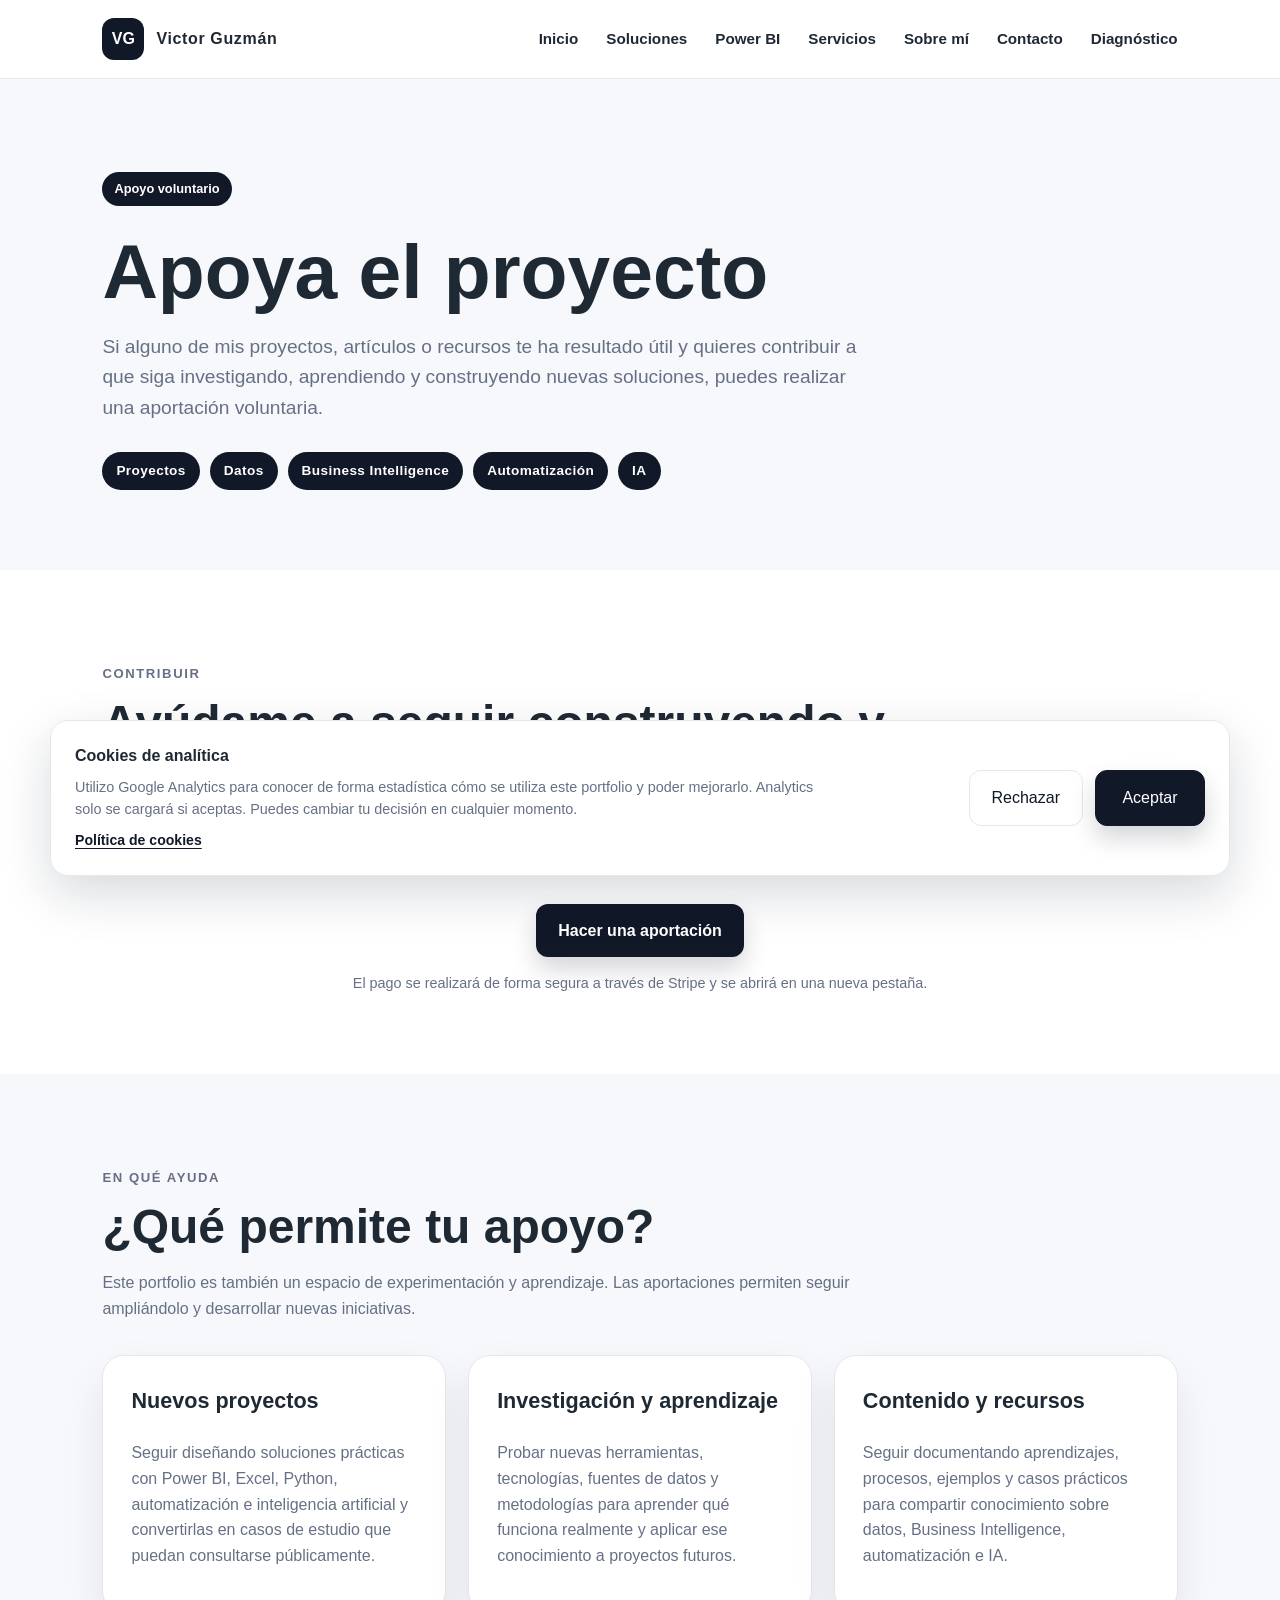
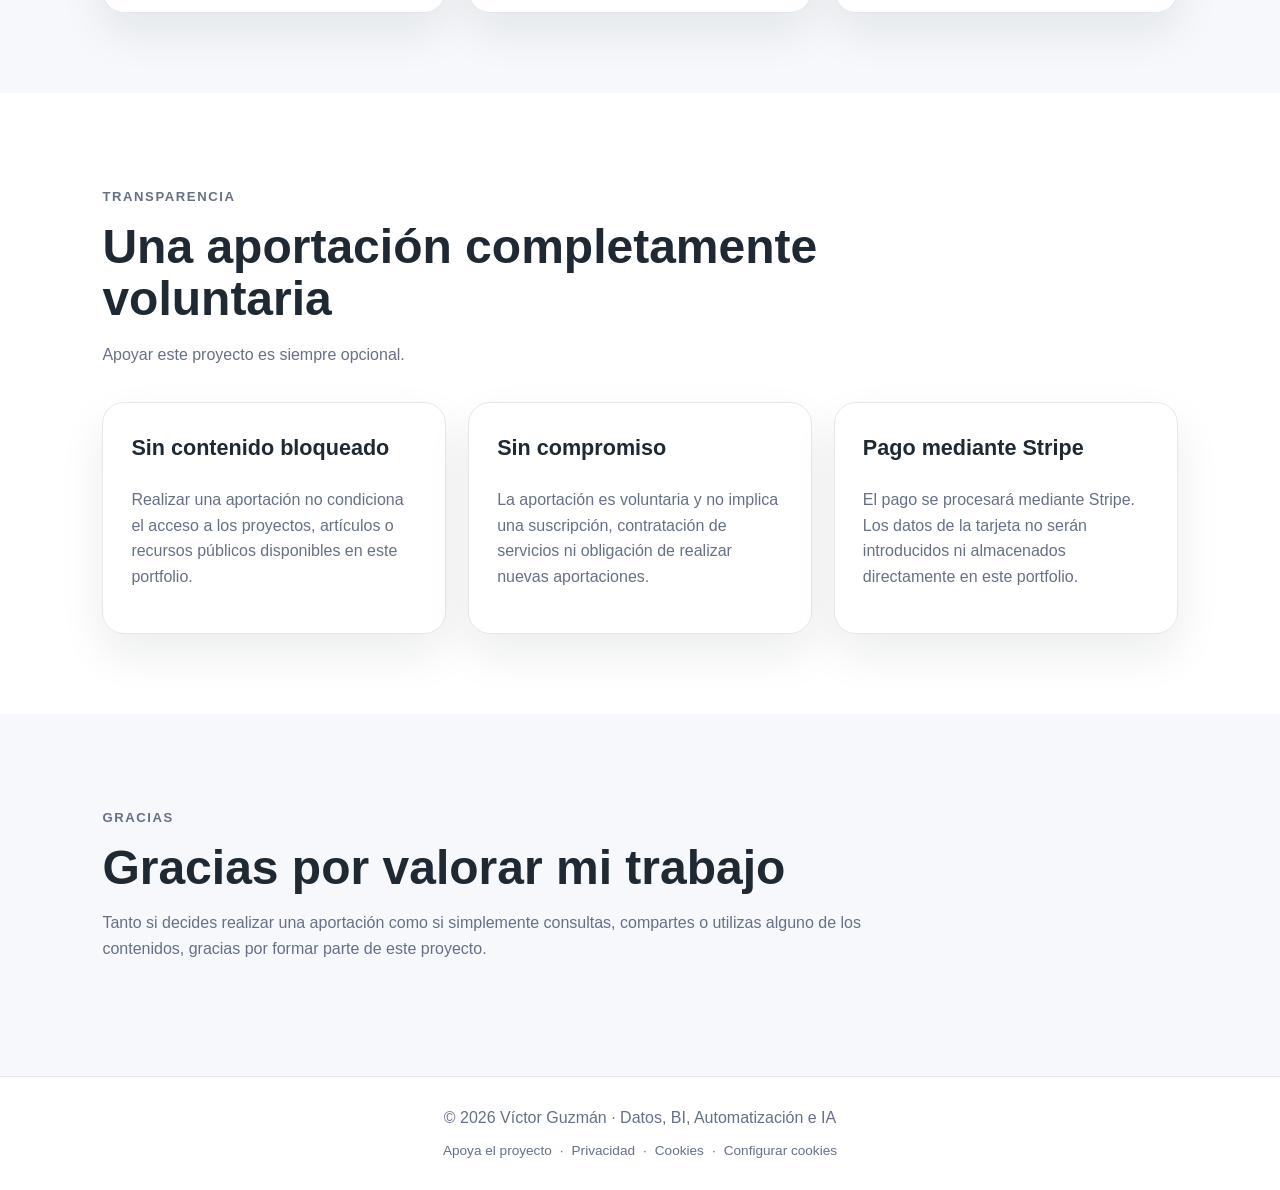
==== apoya.html @ 06fd07f7 "Prepara portfolio para publicación con soporte, SEO y analítica" ====
<!DOCTYPE html>
<html lang="es">

<head>

  <meta charset="UTF-8" />

  <meta
    name="viewport"
    content="width=device-width, initial-scale=1.0"
  />


  <!-- SEO -->

  <title>
    Apoya el proyecto | Víctor Guzmán
  </title>

  <meta
    name="description"
    content="Apoya de forma voluntaria los proyectos, investigaciones y contenidos de Víctor Guzmán sobre datos, Business Intelligence, automatización e inteligencia artificial."
  />

  <meta
    name="author"
    content="Víctor Guzmán"
  />

  <meta
    name="robots"
    content="index, follow"
  />

  <link
    rel="canonical"
    href="https://victorguzmanperez.github.io/victorguzman/apoya.html"
  />


  <!-- Open Graph -->

  <meta
    property="og:title"
    content="Apoya el proyecto | Víctor Guzmán"
  />

  <meta
    property="og:description"
    content="Contribuye de forma voluntaria a que siga construyendo proyectos, investigando y compartiendo contenidos sobre datos, BI, automatización e IA."
  />

  <meta
    property="og:type"
    content="website"
  />

  <meta
    property="og:url"
    content="https://victorguzmanperez.github.io/victorguzman/apoya.html"
  />

  <meta
    property="og:locale"
    content="es_ES"
  />

  <meta
    property="og:site_name"
    content="Víctor Guzmán"
  />

  <meta
    property="og:image"
    content="https://victorguzmanperez.github.io/victorguzman/assets/img/og-cover.png"
  />

  <meta
    property="og:image:width"
    content="1200"
  />

  <meta
    property="og:image:height"
    content="630"
  />

  <meta
    property="og:image:alt"
    content="Víctor Guzmán · Datos, BI, Automatización e IA"
  />


  <!-- Twitter / X -->

  <meta
    name="twitter:card"
    content="summary_large_image"
  />

  <meta
    name="twitter:title"
    content="Apoya el proyecto | Víctor Guzmán"
  />

  <meta
    name="twitter:description"
    content="Apoya de forma voluntaria nuevos proyectos, investigación y contenidos sobre datos, BI, automatización e IA."
  />

  <meta
    name="twitter:image"
    content="https://victorguzmanperez.github.io/victorguzman/assets/img/og-cover.png"
  />

  <meta
    name="twitter:image:alt"
    content="Víctor Guzmán · Datos, BI, Automatización e IA"
  />


  <link
    rel="stylesheet"
    href="styles.css"
  />

</head>


<body>


  <!-- =====================================================
       HEADER
  ====================================================== -->

  <header class="site-header">

    <div class="logo">
      <span class="logo-mark">VG</span>
      <span class="logo-text">Victor Guzmán</span>
    </div>

    <nav class="nav">
      <a href="index.html#inicio">Inicio</a>
      <a href="soluciones.html">Soluciones</a>
      <a href="index.html#powerbi">Power BI</a>
      <a href="index.html#servicios">Servicios</a>
      <a href="index.html#sobre-mi">Sobre mí</a>
      <a href="index.html#contacto">Contacto</a>
      <a href="diagnostico.html">Diagnóstico</a>
    </nav>

  </header>


  <main>


    <!-- =====================================================
         HERO
    ====================================================== -->

    <section class="section project-detail-hero">

      <p class="project-badge">
        Apoyo voluntario
      </p>

      <h1>
        Apoya el proyecto
      </h1>

      <p class="hero-text">
        Si alguno de mis proyectos, artículos o recursos te ha resultado útil
        y quieres contribuir a que siga investigando, aprendiendo y construyendo
        nuevas soluciones, puedes realizar una aportación voluntaria.
      </p>

      <div class="tech-tags" style="margin-top:28px;">
        <span>Proyectos</span>
        <span>Datos</span>
        <span>Business Intelligence</span>
        <span>Automatización</span>
        <span>IA</span>
      </div>

    </section>


    <!-- =====================================================
         CTA
    ====================================================== -->

    <section class="section section-alt">

      <div class="section-heading">

        <p class="eyebrow">
          Contribuir
        </p>

        <h2>
          Ayúdame a seguir construyendo y compartiendo
        </h2>

        <p>
          Las aportaciones ayudan a dedicar tiempo y recursos a desarrollar
          nuevos proyectos, investigar herramientas y tecnologías y seguir
          compartiendo públicamente lo aprendido.
        </p>

      </div>


      <div style="text-align:center; margin-top:32px;">

        <a
            href="https://buy.stripe.com/dRmeVdbTY09O2131l95os00"
            class="btn btn-primary"
            id="supportButton"
            target="_blank"
            rel="noopener noreferrer"
            >
            Hacer una aportación
        </a>

        <p
            class="form-note"
            style="margin-top:16px;"
        >
            El pago se realizará de forma segura a través de Stripe
            y se abrirá en una nueva pestaña.
        </p>

      </div>

    </section>


    <!-- =====================================================
         POR QUÉ APOYAR
    ====================================================== -->

    <section class="section">

      <div class="section-heading">

        <p class="eyebrow">
          En qué ayuda
        </p>

        <h2>
          ¿Qué permite tu apoyo?
        </h2>

        <p>
          Este portfolio es también un espacio de experimentación y aprendizaje.
          Las aportaciones permiten seguir ampliándolo y desarrollar nuevas
          iniciativas.
        </p>

      </div>


      <div class="cards-grid">


        <article class="card">

          <h3>
            Nuevos proyectos
          </h3>

          <p>
            Seguir diseñando soluciones prácticas con Power BI, Excel,
            Python, automatización e inteligencia artificial y convertirlas
            en casos de estudio que puedan consultarse públicamente.
          </p>

        </article>


        <article class="card">

          <h3>
            Investigación y aprendizaje
          </h3>

          <p>
            Probar nuevas herramientas, tecnologías, fuentes de datos y
            metodologías para aprender qué funciona realmente y aplicar ese
            conocimiento a proyectos futuros.
          </p>

        </article>


        <article class="card">

          <h3>
            Contenido y recursos
          </h3>

          <p>
            Seguir documentando aprendizajes, procesos, ejemplos y casos
            prácticos para compartir conocimiento sobre datos, Business
            Intelligence, automatización e IA.
          </p>

        </article>


      </div>

    </section>


    <!-- =====================================================
         TRANSPARENCIA
    ====================================================== -->

    <section class="section section-alt">

      <div class="section-heading">

        <p class="eyebrow">
          Transparencia
        </p>

        <h2>
          Una aportación completamente voluntaria
        </h2>

        <p>
          Apoyar este proyecto es siempre opcional.
        </p>

      </div>


      <div class="project-detail-grid">


        <article class="card">

          <h3>
            Sin contenido bloqueado
          </h3>

          <p>
            Realizar una aportación no condiciona el acceso a los proyectos,
            artículos o recursos públicos disponibles en este portfolio.
          </p>

        </article>


        <article class="card">

          <h3>
            Sin compromiso
          </h3>

          <p>
            La aportación es voluntaria y no implica una suscripción,
            contratación de servicios ni obligación de realizar nuevas
            aportaciones.
          </p>

        </article>


        <article class="card">

          <h3>
            Pago mediante Stripe
          </h3>

          <p>
            El pago se procesará mediante Stripe. Los datos de la tarjeta
            no serán introducidos ni almacenados directamente en este
            portfolio.
          </p>

        </article>


      </div>

    </section>


    <!-- =====================================================
         CIERRE
    ====================================================== -->

    <section class="section">

      <div class="section-heading">

        <p class="eyebrow">
          Gracias
        </p>

        <h2>
          Gracias por valorar mi trabajo
        </h2>

        <p>
          Tanto si decides realizar una aportación como si simplemente
          consultas, compartes o utilizas alguno de los contenidos,
          gracias por formar parte de este proyecto.
        </p>

      </div>

    </section>


  </main>


  <!-- =====================================================
       FOOTER
  ====================================================== -->

<footer class="footer">

  <p>
    © 2026 Víctor Guzmán · Datos, BI, Automatización e IA
  </p>

  <nav class="footer-legal" aria-label="Enlaces del pie">

    <a href="apoya.html">Apoya el proyecto</a>

    <span aria-hidden="true">·</span>

    <a href="privacidad.html">Privacidad</a>

    <span aria-hidden="true">·</span>

    <a href="cookies.html">Cookies</a>

    <span aria-hidden="true">·</span>

    <button
      type="button"
      class="footer-cookie-button"
      onclick="openCookiePreferences()"
    >
      Configurar cookies
    </button>

  </nav>

</footer>


  <!-- =====================================================
       COOKIE CONSENT
  ====================================================== -->

  <div
    id="cookieBanner"
    class="cookie-banner"
    role="dialog"
    aria-modal="false"
    aria-labelledby="cookieTitle"
    aria-describedby="cookieDescription"
  >

    <div class="cookie-banner-content">

      <div class="cookie-banner-text">

        <strong id="cookieTitle">
          Cookies de analítica
        </strong>

        <p id="cookieDescription">
          Utilizo Google Analytics para conocer de forma estadística
          cómo se utiliza este portfolio y poder mejorarlo.
          Analytics solo se cargará si aceptas.
          Puedes cambiar tu decisión en cualquier momento.
        </p>

        <a href="cookies.html">
          Política de cookies
        </a>

      </div>


      <div class="cookie-banner-actions">

        <button
          type="button"
          id="rejectAnalytics"
          class="btn cookie-btn"
        >
          Rechazar
        </button>

        <button
          type="button"
          id="acceptAnalytics"
          class="btn btn-primary cookie-btn"
        >
          Aceptar
        </button>

      </div>

    </div>

  </div>

<script>
  const supportButton =
    document.getElementById("supportButton");

  const supportParams =
    new URLSearchParams(window.location.search);

  const allowedSupportSources = new Set([
    "home_content",
    "project_costes",
    "project_auditoria",
    "project_competencias",
    "project_investment"
  ]);

  const requestedSupportSource =
    supportParams.get("source");

  const supportSource =
    allowedSupportSources.has(requestedSupportSource)
      ? requestedSupportSource
      : "support_page_direct";

  supportButton?.addEventListener(
    "click",
    () => {

      if (typeof gtag === "function") {

        gtag(
          "event",
          "support_click",
          {
            destination: "stripe_payment_link",
            support_source: supportSource
          }
        );

      }

    }
  );
</script>

  <script src="cookie-consent.js"></script>


</body>

</html>
---- styles.css ----
:root {
  --bg: #f6f8fb;
  --surface: #ffffff;
  --text: #1f2933;
  --muted: #667085;
  --primary: #111827;
  --accent: #d4a017;
  --border: #e5e7eb;
  --shadow: 0 20px 45px rgba(15, 23, 42, 0.08);
}

* {
  box-sizing: border-box;
}

body {
  margin: 0;
  font-family: Arial, Helvetica, sans-serif;
  background: var(--bg);
  color: var(--text);
  line-height: 1.6;
}

.site-header {
  position: sticky;
  top: 0;
  z-index: 10;
  background: rgba(255, 255, 255, 0.92);
  backdrop-filter: blur(14px);
  border-bottom: 1px solid var(--border);
  display: flex;
  justify-content: space-between;
  align-items: center;
  padding: 18px 8%;
}

.logo {
  display: flex;
  align-items: center;
  gap: 12px;
  font-weight: 800;
}

.logo-mark {
  width: 42px;
  height: 42px;
  background: var(--primary);
  color: white;
  border-radius: 12px;
  display: grid;
  place-items: center;
}

.logo-text {
  letter-spacing: 0.04em;
}

.nav {
  display: flex;
  gap: 28px;
}

.nav a {
  text-decoration: none;
  color: var(--text);
  font-weight: 600;
  font-size: 0.95rem;
}

.nav a:hover {
  color: var(--accent);
}

.hero {
  padding: 110px 8% 80px;
}

.hero-content {
  max-width: 900px;
}

.eyebrow {
  color: var(--accent);
  font-weight: 800;
  text-transform: uppercase;
  letter-spacing: 0.12em;
  font-size: 0.82rem;
}

h1 {
  font-size: clamp(2.4rem, 6vw, 5rem);
  line-height: 1.05;
  margin: 12px 0 20px;
  max-width: 950px;
}

h2 {
  font-size: clamp(2rem, 4vw, 3rem);
  line-height: 1.1;
  margin: 10px 0;
}

h3 {
  margin-top: 0;
  font-size: 1.35rem;
}

.hero-text {
  font-size: 1.2rem;
  color: var(--muted);
  max-width: 760px;
}

.hero-actions {
  margin-top: 32px;
  display: flex;
  gap: 14px;
  flex-wrap: wrap;
}

.btn {
  display: inline-block;
  text-decoration: none;
  padding: 14px 22px;
  border-radius: 12px;
  font-weight: 800;
  transition: transform 0.2s ease, box-shadow 0.2s ease;
}

.btn:hover {
  transform: translateY(-2px);
}

.btn-primary {
  background: var(--primary);
  color: white;
  box-shadow: 0 12px 25px rgba(17, 24, 39, 0.18);
}

.btn-secondary {
  background: white;
  color: var(--primary);
  border: 1px solid var(--border);
}

.section {
  padding: 80px 8%;
}

.section-alt {
  background: white;
}

.section-heading {
  max-width: 800px;
  margin-bottom: 34px;
}

.section-heading p {
  color: var(--muted);
}

.cards-grid {
  display: grid;
  grid-template-columns: repeat(3, minmax(0, 1fr));
  gap: 22px;
}

.card {
  background: var(--surface);
  border: 1px solid var(--border);
  border-radius: 22px;
  padding: 28px;
  box-shadow: var(--shadow);
}

.card p {
  color: var(--muted);
}

.tag {
  display: inline-block;
  margin: 10px 6px 0 0;
  padding: 6px 10px;
  border-radius: 999px;
  background: #f3f4f6;
  color: #374151;
  font-size: 0.82rem;
  font-weight: 700;
}

.powerbi-frame {
  position: relative;
  min-height: 680px;
  background: #f3f4f6;
  border: 1px solid var(--border);
  border-radius: 24px;
  padding: 12px;
  box-shadow: var(--shadow);
  overflow: hidden;
}

.powerbi-frame iframe {
  border-radius: 16px;
  background: white;
}

.note {
  color: var(--muted);
  font-size: 0.95rem;
}

.contact {
  text-align: center;
}

.contact p {
  color: var(--muted);
}

.footer {
  padding: 28px 8%;
  text-align: center;
  color: var(--muted);
  border-top: 1px solid var(--border);
  background: white;
}

@media (max-width: 900px) {
  .site-header {
    flex-direction: column;
    gap: 18px;
  }

  .nav {
    flex-wrap: wrap;
    justify-content: center;
    gap: 16px;
  }

  .cards-grid {
    grid-template-columns: 1fr;
  }

  .hero {
    padding-top: 70px;
  }
}
.report-tabs {
  display: flex;
  gap: 12px;
  flex-wrap: wrap;
  margin-bottom: 24px;
}

.report-tab {
  border: 1px solid var(--border);
  background: white;
  color: var(--primary);
  padding: 12px 18px;
  border-radius: 999px;
  font-weight: 800;
  cursor: pointer;
}

.report-tab.active {
  background: var(--primary);
  color: white;
}

.report-info {
  margin-top: 24px;
  background: #f9fafb;
  border: 1px solid var(--border);
  border-radius: 18px;
  padding: 22px;
}

.report-info p {
  color: var(--muted);
}
/* ABOUT */

.about-card {
  display: grid;
  grid-template-columns: 220px 1fr;
  gap: 30px;
  background: white;
  padding: 30px;
  border-radius: 20px;
  border: 1px solid var(--border);
  box-shadow: var(--shadow);
  margin-bottom: 40px;
}

.about-image img {
  width: 100%;
  border-radius: 16px;
  object-fit: cover;
}

.about-text p {
  color: var(--muted);
  margin-bottom: 14px;
}

/* CONTACT */

.contact-card {
  background: white;
  border-radius: 20px;
  border: 1px solid var(--border);
  padding: 24px;
  box-shadow: var(--shadow);
  display: grid;
  gap: 18px;
}

.contact-item {
  display: flex;
  justify-content: space-between;
  border-bottom: 1px solid var(--border);
  padding-bottom: 10px;
}

.contact-item span {
  color: var(--muted);
}

.contact-item a {
  font-weight: 600;
  color: var(--primary);
  text-decoration: none;
}

.contact-item a:hover {
  color: var(--accent);
}

.contact-cta {
  display: flex;
  justify-content: flex-end;
}

/* RESPONSIVE */

@media (max-width: 900px) {
  .about-card {
    grid-template-columns: 1fr;
  }
}

.tech-stack {
  margin-top: 20px;
}

.tech-stack h4 {
  margin-bottom: 10px;
}

.tech-tags {
  display: flex;
  flex-wrap: wrap;
  gap: 10px;
}

.tech-tags span {
  background: #111827;
  color: white;
  padding: 8px 14px;
  border-radius: 999px;
  font-size: 0.85rem;
  font-weight: 700;
  letter-spacing: 0.03em;
}

.contact-section {
  background: #111827; /* oscuro elegante */
  color: white;
  margin-top: 60px;
}

.contact-section h2,
.contact-section p,
.contact-section .eyebrow {
  color: white;
}

.contact-section .eyebrow {
  opacity: 0.7;
}

.contact-card {
  background: #1f2937;
  border: 1px solid #374151;
}

.contact-item {
  border-bottom: 1px solid #374151;
}

.contact-item a {
  color: #e5e7eb;
}

.contact-item a:hover {
  color: #d4a017;
}

.contact-cta .btn-primary {
  background: white;
  color: #111827;
}

.contact-cta .btn-primary:hover {
  background: #f3f4f6;
}

/* ANIMACIONES BASE */

.fade-in {
  opacity: 0;
  transform: translateY(30px);
  transition: all 0.8s ease;
}

.fade-in.visible {
  opacity: 1;
  transform: translateY(0);
}

/* pequeño efecto hover pro */

.contact-card:hover {
  transform: translateY(-4px);
  transition: transform 0.3s ease;
}

.substack-section {
  background: var(--bg);
}

.substack-card {
  max-width: 900px;
  background: white;
  border-radius: 22px;
  padding: 40px;
  border: 1px solid var(--border);
  box-shadow: var(--shadow);
}

.substack-card p {
  color: var(--muted);
}

.contact-section {
  background: #111827;
  color: white;
}

.contact-section h2,
.contact-section p,
.contact-section .eyebrow {
  color: white;
}

.contact-section .eyebrow {
  opacity: 0.75;
}

.contact-section .contact-card {
  background: #1f2937;
  border: 1px solid #374151;
}

.contact-section .contact-item {
  border-bottom: 1px solid #374151;
}

.contact-section .contact-item a {
  color: #e5e7eb;
}

.contact-section .contact-cta .btn-primary {
  background: white;
  color: #111827;
}
.report-usecase {
  margin-top: 20px;
  background: #f9fafb;
  border: 1px solid var(--border);
  border-radius: 16px;
  padding: 20px;
}

.report-usecase h4 {
  margin-bottom: 10px;
}

.report-usecase p {
  color: var(--muted);
  line-height: 1.6;
}

.coming-soon {
  position: absolute;
  inset: 12px;
  background: white;
  display: flex;
  align-items: center;
  justify-content: center;
  text-align: center;
  font-size: 22px;
  font-weight: 800;
  color: #6b7280;
  border-radius: 16px;

  opacity: 0;
  transform: translateY(12px);
  pointer-events: none;
  transition: opacity 0.45s ease, transform 0.45s ease;
  z-index: 2;
}

.coming-soon.show {
  opacity: 1;
  transform: translateY(0);
  pointer-events: auto;
}

.hidden {
  display: none;
}

.project-showcase {
  display: grid;
  grid-template-columns: repeat(3, minmax(0, 1fr));
  gap: 22px;
  margin: 36px 0 32px;
}

.project-preview {
  background: white;
  border: 1px solid var(--border);
  border-radius: 22px;
  padding: 26px;
  box-shadow: var(--shadow);
  transition: transform 0.25s ease, box-shadow 0.25s ease;
}

.project-preview:hover {
  transform: translateY(-5px);
}

.project-preview h3 {
  margin: 14px 0 10px;
}

.project-preview p {
  color: var(--muted);
  font-size: 0.95rem;
}

.project-badge {
  display: inline-block;
  background: #111827;
  color: white;
  padding: 7px 12px;
  border-radius: 999px;
  font-size: 0.8rem;
  font-weight: 800;
}

.project-preview.in-progress .project-badge {
  background: #d4a017;
  color: #111827;
}

.project-link {
  margin-top: 14px;
  border: none;
  background: var(--primary);
  color: white;
  padding: 11px 16px;
  border-radius: 12px;
  font-weight: 800;
  cursor: pointer;
}

.project-link:hover {
  opacity: 0.9;
}

@media (max-width: 900px) {
  .project-showcase {
    grid-template-columns: 1fr;
  }
}

.project-detail-hero {
  background: var(--bg);
}

.project-detail-hero h1 {
  max-width: 1100px;
}

.project-detail-grid {
  display: grid;
  grid-template-columns: repeat(3, minmax(0, 1fr));
  gap: 22px;
}

@media (max-width: 900px) {
  .project-detail-grid {
    grid-template-columns: 1fr;
  }
}
/* =========================
   DIAGNÓSTICO / FORMULARIO
========================= */

.form-wrapper {
  max-width: 1100px;
  margin: 0 auto;
}

.diagnostic-form {
  background: var(--surface);
  border: 1px solid var(--border);
  border-radius: 24px;
  padding: 34px;
  box-shadow: var(--shadow);
}

.form-grid {
  display: grid;
  grid-template-columns: repeat(2, minmax(0, 1fr));
  gap: 22px;
}

.form-group {
  margin-bottom: 24px;
}

.form-group label,
.form-fieldset legend {
  display: block;
  margin-bottom: 8px;
  color: var(--text);
  font-weight: 800;
}

.form-group input,
.form-group select,
.form-group textarea {
  width: 100%;
  padding: 14px 16px;
  border: 1px solid var(--border);
  border-radius: 12px;
  background: white;
  color: var(--text);
  font: inherit;

  transition:
    border-color 0.2s ease,
    box-shadow 0.2s ease,
    background 0.2s ease;
}

.form-group textarea {
  resize: vertical;
  min-height: 120px;
}

.form-group input:hover,
.form-group select:hover,
.form-group textarea:hover {
  border-color: #cbd5e1;
}

.form-group input:focus,
.form-group select:focus,
.form-group textarea:focus {
  outline: none;
  border-color: var(--primary);
  box-shadow: 0 0 0 4px rgba(17, 24, 39, 0.08);
}

.form-group input::placeholder,
.form-group textarea::placeholder {
  color: #98a2b3;
}

/* FIELDSET */

.form-fieldset {
  margin: 0 0 28px;
  padding: 0;
  border: 0;
}

.form-fieldset legend {
  margin-bottom: 14px;
}

/* OPCIONES "¿QUÉ QUIERES MEJORAR?" */

.checkbox-grid {
  display: grid;
  grid-template-columns: repeat(2, minmax(0, 1fr));
  gap: 14px;
}

.choice-card {
  display: flex;
  gap: 12px;
  align-items: flex-start;

  padding: 18px;

  border: 1px solid var(--border);
  border-radius: 16px;

  cursor: pointer;

  background: #f9fafb;

  transition:
    transform 0.2s ease,
    border-color 0.2s ease,
    background 0.2s ease,
    box-shadow 0.2s ease;
}

.choice-card:hover {
  transform: translateY(-2px);
  border-color: #cbd5e1;
  background: white;
  box-shadow: 0 10px 24px rgba(15, 23, 42, 0.06);
}

.choice-card:has(input:checked) {
  border-color: var(--primary);
  background: #f3f4f6;
}

.choice-card input {
  margin-top: 5px;
  flex: 0 0 auto;
  accent-color: var(--primary);
}

.choice-card span {
  display: grid;
}

.choice-card strong {
  color: var(--text);
}

.choice-card small {
  margin-top: 4px;
  color: var(--muted);
  line-height: 1.4;
}

/* PRIVACIDAD */

.privacy-check {
  display: flex;
  gap: 12px;
  align-items: flex-start;

  margin-top: 8px;

  color: var(--muted);
  font-size: 0.92rem;
  line-height: 1.5;

  cursor: pointer;
}

.privacy-check input {
  margin-top: 5px;
  flex: 0 0 auto;
  accent-color: var(--primary);
}

/* BOTÓN Y TEXTO FINAL */

.form-actions {
  display: flex;
  align-items: center;
  gap: 20px;

  margin-top: 26px;
}

.form-actions button {
  border: 0;
  cursor: pointer;
  font: inherit;
}

.form-actions button:disabled {
  cursor: wait;
  opacity: 0.65;
  transform: none;
}

.form-note {
  margin: 0;

  color: var(--muted);
  font-size: 0.9rem;
  line-height: 1.45;
}

/* MENSAJES */

.form-status {
  display: none;

  margin-top: 22px;
  padding: 16px 18px;

  border-radius: 14px;

  font-weight: 700;
  line-height: 1.5;
}

.form-status.success {
  display: block;

  color: #065f46;
  background: #ecfdf5;
  border: 1px solid #a7f3d0;
}

.form-status.error {
  display: block;

  color: #991b1b;
  background: #fef2f2;
  border: 1px solid #fecaca;
}

/* HONEYPOT ANTISPAM */

.form-honeypot {
  position: absolute !important;

  width: 1px !important;
  height: 1px !important;

  padding: 0 !important;
  margin: -1px !important;

  overflow: hidden !important;

  clip: rect(0, 0, 0, 0) !important;
  white-space: nowrap !important;

  border: 0 !important;
}

/* ACCESIBILIDAD */

.diagnostic-form input:focus-visible,
.diagnostic-form select:focus-visible,
.diagnostic-form textarea:focus-visible,
.diagnostic-form button:focus-visible,
.choice-card:focus-within,
.privacy-check:focus-within {
  outline: 3px solid rgba(212, 160, 23, 0.35);
  outline-offset: 3px;
}

/* RESPONSIVE */

@media (max-width: 760px) {

  .diagnostic-form {
    padding: 22px;
    border-radius: 20px;
  }

  .form-grid,
  .checkbox-grid {
    grid-template-columns: 1fr;
  }

  .form-actions {
    flex-direction: column;
    align-items: stretch;
  }

  .form-actions .btn {
    width: 100%;
    text-align: center;
  }

  .form-note {
    text-align: center;
  }

}
.form-provider-note {
  margin: 22px 0 0;
  padding: 16px 18px;

  color: var(--muted);
  background: #f9fafb;

  border: 1px solid var(--border);
  border-radius: 12px;

  font-size: 0.85rem;
  line-height: 1.6;
}

.form-provider-note strong {
  display: block;
  margin-bottom: 4px;

  color: var(--text);
  font-size: 0.88rem;
}
.privacy-check a {
  color: var(--primary);
  font-weight: 700;
  text-decoration: underline;
  text-underline-offset: 2px;
}

.privacy-check a:hover {
  color: var(--accent);
}
/* =========================
   PÁGINAS LEGALES
========================= */

.legal-content {
  max-width: 1050px;
  margin: 0 auto;
}

/* Títulos de cada apartado */

.legal-content h2 {
  margin-top: 42px;
  margin-bottom: 14px;

  font-size: 1.55rem;
  line-height: 1.25;
  letter-spacing: -0.02em;

  color: var(--text);
}

/* Evitamos demasiado espacio antes del primer apartado */

.legal-content h2:first-child {
  margin-top: 0;
}

/* Texto */

.legal-content p {
  margin: 0 0 16px;

  color: var(--text);
  font-size: 1rem;
  line-height: 1.75;
}

/* Listas */

.legal-content ul {
  margin: 12px 0 22px;
  padding-left: 24px;
}

.legal-content li {
  margin-bottom: 7px;

  color: var(--text);
  font-size: 1rem;
  line-height: 1.65;
}

/* Enlaces */

.legal-content a:not(.btn) {
  color: var(--primary);
  font-weight: 650;

  text-decoration: underline;
  text-underline-offset: 3px;
}

.legal-content a:not(.btn):hover {
  color: var(--accent);
}

/* Separación del botón final */

.legal-back {
  margin-top: 46px;
  padding-top: 26px;

  border-top: 1px solid var(--border);
}

/* Responsive */

@media (max-width: 760px) {

  .legal-content h2 {
    margin-top: 34px;
    font-size: 1.35rem;
  }

  .legal-content p,
  .legal-content li {
    font-size: 0.95rem;
  }

}
/* =========================
   TABLAS LEGALES
========================= */

.legal-table-wrapper {
  width: 100%;
  margin: 22px 0 28px;
  overflow-x: auto;
}

.legal-table {
  width: 100%;
  border-collapse: collapse;

  background: var(--surface);
  border: 1px solid var(--border);
  border-radius: 14px;

  overflow: hidden;
}

.legal-table th,
.legal-table td {
  padding: 14px 16px;

  text-align: left;
  vertical-align: top;

  border-bottom: 1px solid var(--border);

  font-size: 0.95rem;
  line-height: 1.55;
}

.legal-table th {
  color: var(--text);
  background: #f9fafb;

  font-weight: 800;
}

.legal-table td {
  color: var(--text);
}

.legal-table tr:last-child td {
  border-bottom: 0;
}
/* =========================
   COOKIE CONSENT
========================= */

.cookie-banner {
  position: fixed;

  left: 24px;
  right: 24px;
  bottom: 24px;

  z-index: 9999;

  display: none;

  max-width: 1180px;
  margin: 0 auto;

  background: var(--surface);

  border: 1px solid var(--border);
  border-radius: 18px;

  box-shadow:
    0 18px 50px rgba(15, 23, 42, 0.16);
}

.cookie-banner.show {
  display: block;
}

.cookie-banner-content {
  display: flex;

  align-items: center;
  justify-content: space-between;

  gap: 32px;

  padding: 22px 24px;
}

.cookie-banner-text {
  max-width: 760px;
}

.cookie-banner-text strong {
  display: block;

  margin-bottom: 7px;

  color: var(--text);

  font-size: 1rem;
}

.cookie-banner-text p {
  margin: 0 0 7px;

  color: var(--muted);

  font-size: 0.9rem;
  line-height: 1.55;
}

.cookie-banner-text a {
  color: var(--primary);

  font-size: 0.88rem;
  font-weight: 700;

  text-decoration: underline;
  text-underline-offset: 3px;
}

.cookie-banner-text a:hover {
  color: var(--accent);
}

.cookie-banner-actions {
  display: flex;

  flex: 0 0 auto;

  gap: 12px;
}

.cookie-banner-actions button {
  min-width: 110px;

  border: 0;

  cursor: pointer;

  font: inherit;
}

.cookie-btn {
  background: white;

  color: var(--primary);

  border: 1px solid var(--border) !important;
}

.cookie-btn:hover {
  background: #f9fafb;
}

.cookie-banner-actions .btn-primary {
  background: var(--primary);
  color: white;

  border-color: var(--primary) !important;
}

.cookie-banner-actions .btn-primary:hover {
  background: #253043;
}


/* RESPONSIVE */

@media (max-width: 760px) {

  .cookie-banner {
    left: 14px;
    right: 14px;
    bottom: 14px;
  }

  .cookie-banner-content {
    flex-direction: column;

    align-items: stretch;

    gap: 18px;

    padding: 20px;
  }

  .cookie-banner-actions {
    display: grid;

    grid-template-columns: 1fr 1fr;
  }

  .cookie-banner-actions button {
    width: 100%;
    min-width: 0;
  }

}
/* =========================
   FOOTER LEGAL
========================= */

.footer {
  display: flex;
  flex-direction: column;
  align-items: center;
  gap: 10px;
}

.footer p {
  margin: 0;
}

.footer-legal {
  display: flex;
  align-items: center;
  justify-content: center;
  gap: 8px;

  font-size: 0.85rem;
  color: var(--muted);
}

.footer-legal a,
.footer-cookie-button {
  color: var(--muted);
  font: inherit;

  text-decoration: none;
}

.footer-legal a:hover,
.footer-cookie-button:hover {
  color: var(--text);
  text-decoration: underline;
  text-underline-offset: 3px;
}

.footer-cookie-button {
  padding: 0;

  background: transparent;
  border: 0;

  cursor: pointer;
}

@media (max-width: 520px) {

  .footer-legal {
    flex-wrap: wrap;
  }

}
/* =====================================================
   SOLUCIONES
===================================================== */


/* HERO */

.solutions-hero .hero-text {
  max-width: 820px;
}


/* CATÁLOGO */

.solutions-catalog {
  background: var(--bg);
}


/* FILTROS */

.solution-filters {
  display: flex;
  flex-wrap: wrap;
  gap: 10px;

  margin: 30px 0 38px;
}

.solution-filter {
  padding: 10px 16px;

  background: white;
  color: var(--text);

  border: 1px solid var(--border);
  border-radius: 999px;

  font: inherit;
  font-size: 0.9rem;
  font-weight: 700;

  cursor: pointer;

  transition:
    background 0.2s ease,
    color 0.2s ease,
    border-color 0.2s ease,
    transform 0.2s ease;
}

.solution-filter:hover {
  transform: translateY(-1px);

  border-color: #c9ced6;
}

.solution-filter.active {
  background: var(--primary);
  color: white;

  border-color: var(--primary);
}

.solution-filter:focus-visible {
  outline: 3px solid rgba(212, 160, 23, 0.35);
  outline-offset: 3px;
}


/* GRID */

.solutions-grid {
  display: grid;

  grid-template-columns:
    repeat(2, minmax(0, 1fr));

  gap: 24px;
}


/* TARJETAS */

.solution-card {
  display: flex;
  flex-direction: column;

  min-height: 100%;
}

.solution-card h3 {
  font-size: 1.35rem;
  line-height: 1.25;
}

.solution-card > p {
  margin-bottom: 22px;

  line-height: 1.7;
}


/* TAGS */

.solution-tags {
  display: flex;
  flex-wrap: wrap;

  gap: 8px;

  margin-top: 4px;
}

.solution-tags span {
  padding: 7px 11px;

  background: #f3f4f6;
  color: var(--text);

  border: 1px solid var(--border);
  border-radius: 999px;

  font-size: 0.78rem;
  font-weight: 700;
}


/* PIE DE TARJETA */

.solution-card-footer {
  display: flex;
  align-items: flex-end;
  justify-content: space-between;

  gap: 20px;

  margin-top: auto;
  padding-top: 28px;
}

.solution-type {
  max-width: 58%;

  margin: 0;

  color: var(--muted);

  font-size: 0.82rem;
  line-height: 1.45;
}

.solution-link {
  display: inline-flex;
  align-items: center;
  justify-content: center;

  flex: 0 0 auto;

  text-decoration: none;
}

.solution-link:hover {
  color: white;
}


/* PROYECTO EN DESARROLLO */

.solution-card.in-progress {
  position: relative;
}

.solution-card.in-progress .project-badge {
  background: #f6e7b3;
  color: #5f4700;
}


/* FILTRADO */

.solution-card.is-hidden {
  display: none;
}


/* CTA FINAL */

.solutions-cta {
  text-align: left;
}

.solutions-cta .section-heading {
  margin-bottom: 26px;
}

.solutions-cta .section-heading p:last-child {
  max-width: 760px;
}


/* RESPONSIVE */

@media (max-width: 900px) {

  .solutions-grid {
    grid-template-columns: 1fr;
  }

}


@media (max-width: 620px) {

  .solution-filters {
    gap: 8px;

    margin-top: 24px;
    margin-bottom: 30px;
  }

  .solution-filter {
    padding: 9px 13px;

    font-size: 0.84rem;
  }

  .solution-card-footer {
    align-items: stretch;
    flex-direction: column;

    gap: 16px;
  }

  .solution-type {
    max-width: none;
  }

  .solution-link {
    width: 100%;
  }
  
/* AJUSTES VISUALES SOLUCIONES */

.solution-card .project-badge {
  align-self: flex-start;
}

.solutions-hero {
  padding-bottom: 45px;
}

.solutions-catalog {
  padding-top: 45px;
}

}
/* =====================================================
   SERVICIOS
===================================================== */

.services-grid {
  display: grid;
  grid-template-columns: repeat(2, minmax(0, 1fr));
  gap: 24px;
}

.service-card {
  display: flex;
  flex-direction: column;
  min-height: 260px;
}

.service-number {
  display: inline-block;

  margin-bottom: 24px;

  color: var(--accent);

  font-size: 0.78rem;
  font-weight: 800;

  letter-spacing: 0.12em;
}

.service-card h3 {
  max-width: 430px;

  margin-bottom: 14px;

  font-size: 1.3rem;
  line-height: 1.25;
}

.service-card > p {
  max-width: 620px;

  line-height: 1.7;
}

.service-tags {
  display: flex;
  flex-wrap: wrap;
  gap: 8px;

  margin-top: auto;
  padding-top: 24px;
}

.service-tags span {
  padding: 7px 11px;

  background: #f3f4f6;
  color: var(--text);

  border: 1px solid var(--border);
  border-radius: 999px;

  font-size: 0.76rem;
  font-weight: 700;
}


@media (max-width: 900px) {

  .services-grid {
    grid-template-columns: 1fr;
  }

  .service-card {
    min-height: auto;
  }

}
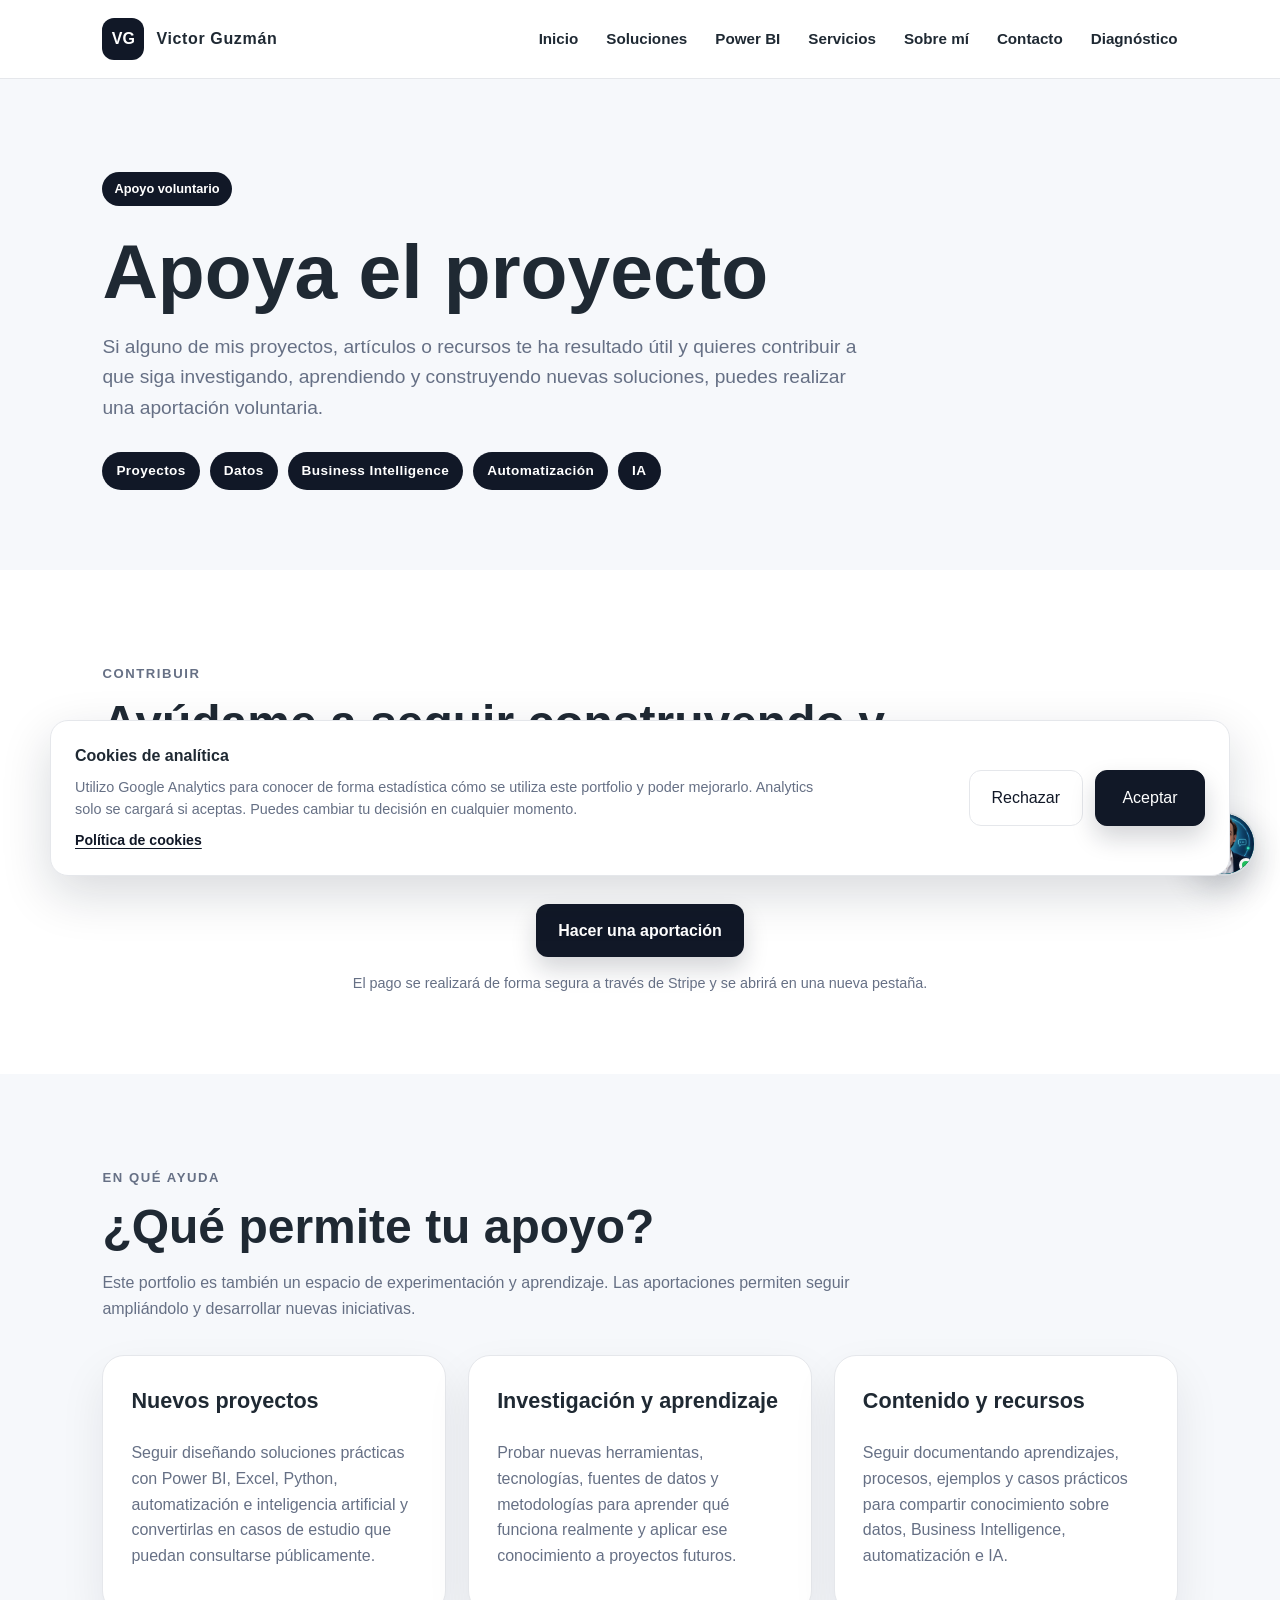
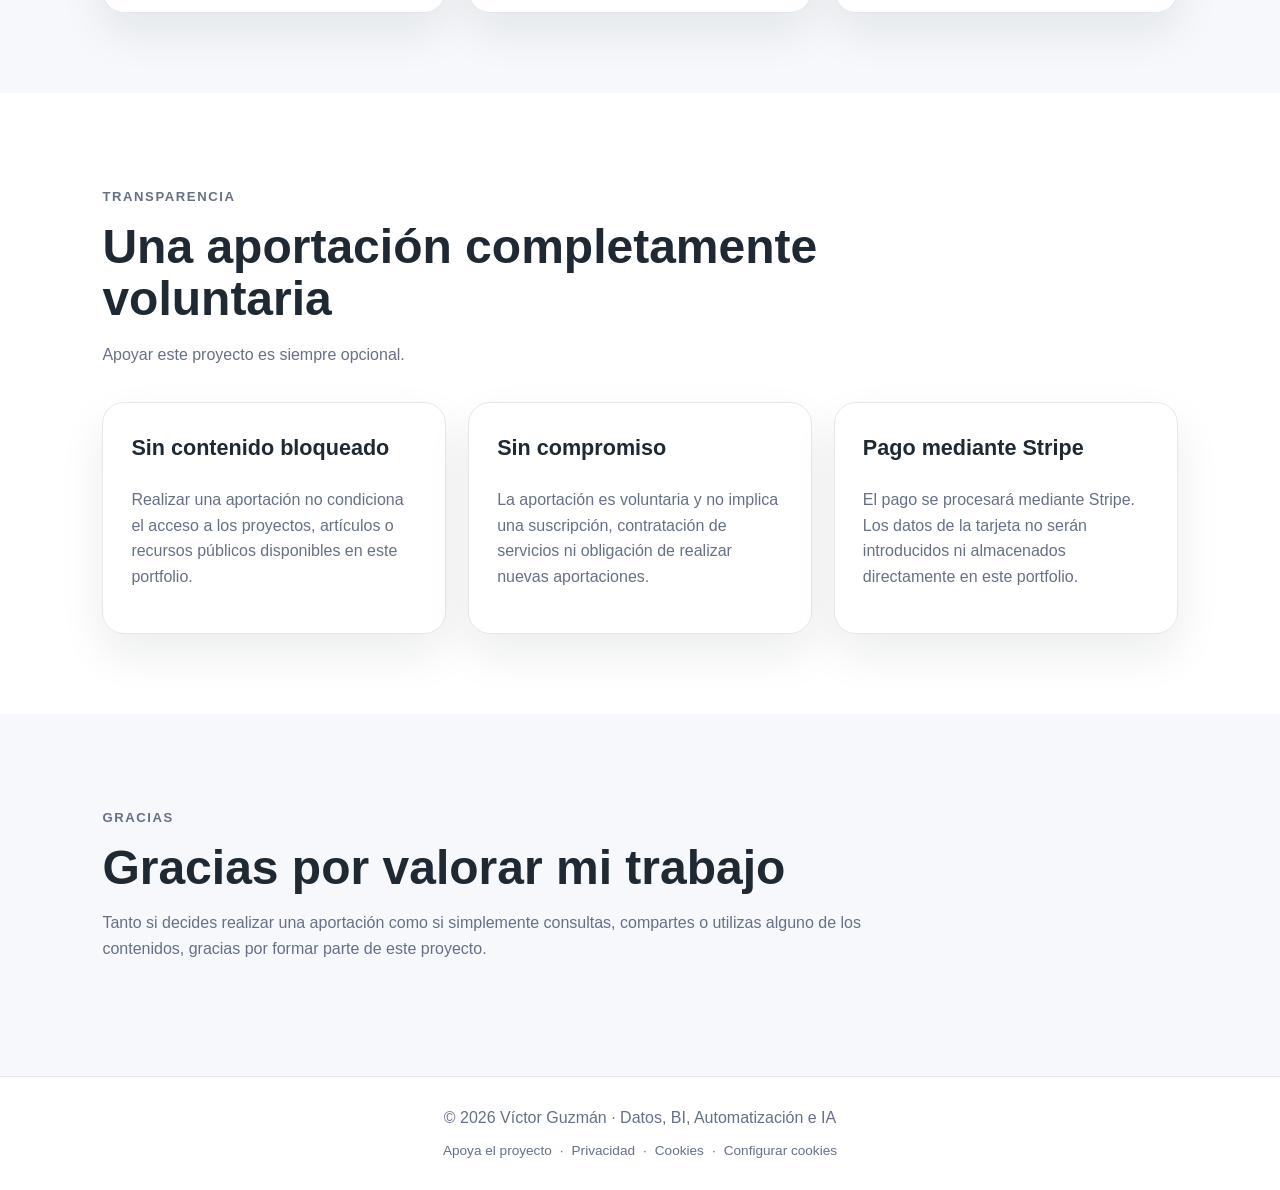
==== commit 8cdc9267: "feat: release portfolio conversational assistant v1" ====
--- a/apoya.html
+++ b/apoya.html
@@ -121,7 +121,7 @@
 
   <link
     rel="stylesheet"
-    href="styles.css"
+    href="styles.css?v=mob-h1.1"
   />
 
 </head>
@@ -563,7 +563,10 @@
 
   <script src="cookie-consent.js"></script>
 
-
+<script
+  type="module"
+  src="assets/chatbot/chatbot.js?v=conv-h3.25.1"
+></script>
 </body>
 
 </html>
--- a/styles.css
+++ b/styles.css
@@ -882,6 +882,30 @@
 
 @media (max-width: 760px) {
 
+  /*
+   * MOB-H1 — El informe embebido es panorámico. En móvil no
+   * reservamos los 650/680 px de escritorio porque dejan una
+   * gran zona vacía bajo el lienzo de Power BI.
+   */
+  .powerbi-frame {
+    min-height: 0;
+    padding: 6px;
+    border-radius: 18px;
+  }
+
+  .powerbi-frame iframe {
+    display: block;
+    width: 100%;
+    height: auto;
+    min-height: 0;
+    aspect-ratio: 16 / 10;
+    border-radius: 12px;
+  }
+
+  .powerbi-frame .coming-soon {
+    inset: 6px;
+  }
+
   .diagnostic-form {
     padding: 22px;
     border-radius: 20px;
@@ -1621,3 +1645,95 @@
   }
 
 }
+
+.booking-alternative {
+  margin-top: 32px;
+  padding: 26px 28px;
+
+  background: #ffffff;
+  border: 1px solid #dfe4ea;
+  border-radius: 14px;
+
+  box-shadow:
+    0 8px 24px rgba(15, 23, 42, 0.05);
+}
+
+.booking-alternative-eyebrow {
+  margin: 0 0 8px;
+
+  font-size: 0.75rem;
+  font-weight: 700;
+  letter-spacing: 0.08em;
+  text-transform: uppercase;
+
+  color: #64748b;
+}
+
+.booking-alternative h3 {
+  margin: 0;
+
+  font-size: 1.1rem;
+  line-height: 1.35;
+
+  color: #17202b;
+}
+
+.booking-alternative-text {
+  max-width: 720px;
+
+  margin: 10px 0 20px;
+
+  line-height: 1.65;
+  color: #5b6778;
+}
+
+.booking-alternative-button {
+  background: transparent;
+  color: #17202b;
+
+  border: 1px solid #17202b;
+
+  transition:
+    background-color 0.2s ease,
+    color 0.2s ease,
+    transform 0.2s ease;
+}
+
+.booking-alternative-button:hover {
+  background: #17202b;
+  color: #ffffff;
+
+  transform: translateY(-1px);
+}
+
+.booking-alternative-button:focus-visible {
+  outline: 3px solid rgba(23, 32, 43, 0.18);
+  outline-offset: 3px;
+}
+
+.booking-alternative-button:disabled {
+  opacity: 0.65;
+  cursor: wait;
+  transform: none;
+}
+
+.booking-alternative-status {
+  margin-top: 18px;
+}
+
+@media (max-width: 640px) {
+  .booking-alternative {
+    margin-top: 24px;
+    padding: 22px 20px;
+  }
+
+  .booking-alternative-button {
+    width: 100%;
+  }
+}
+/* FINAL QA: long contact links must wrap on narrow screens. */
+.contact-card, .contact-item, .contact-cta { min-width: 0; max-width: 100%; }
+.contact-item { flex-wrap: wrap; }
+.contact-item a { min-width: 0; overflow-wrap: anywhere; }
+.cookie-banner { max-height: calc(100dvh - 28px); overflow-y: auto; }
+.cookie-banner-text { min-width: 0; }
